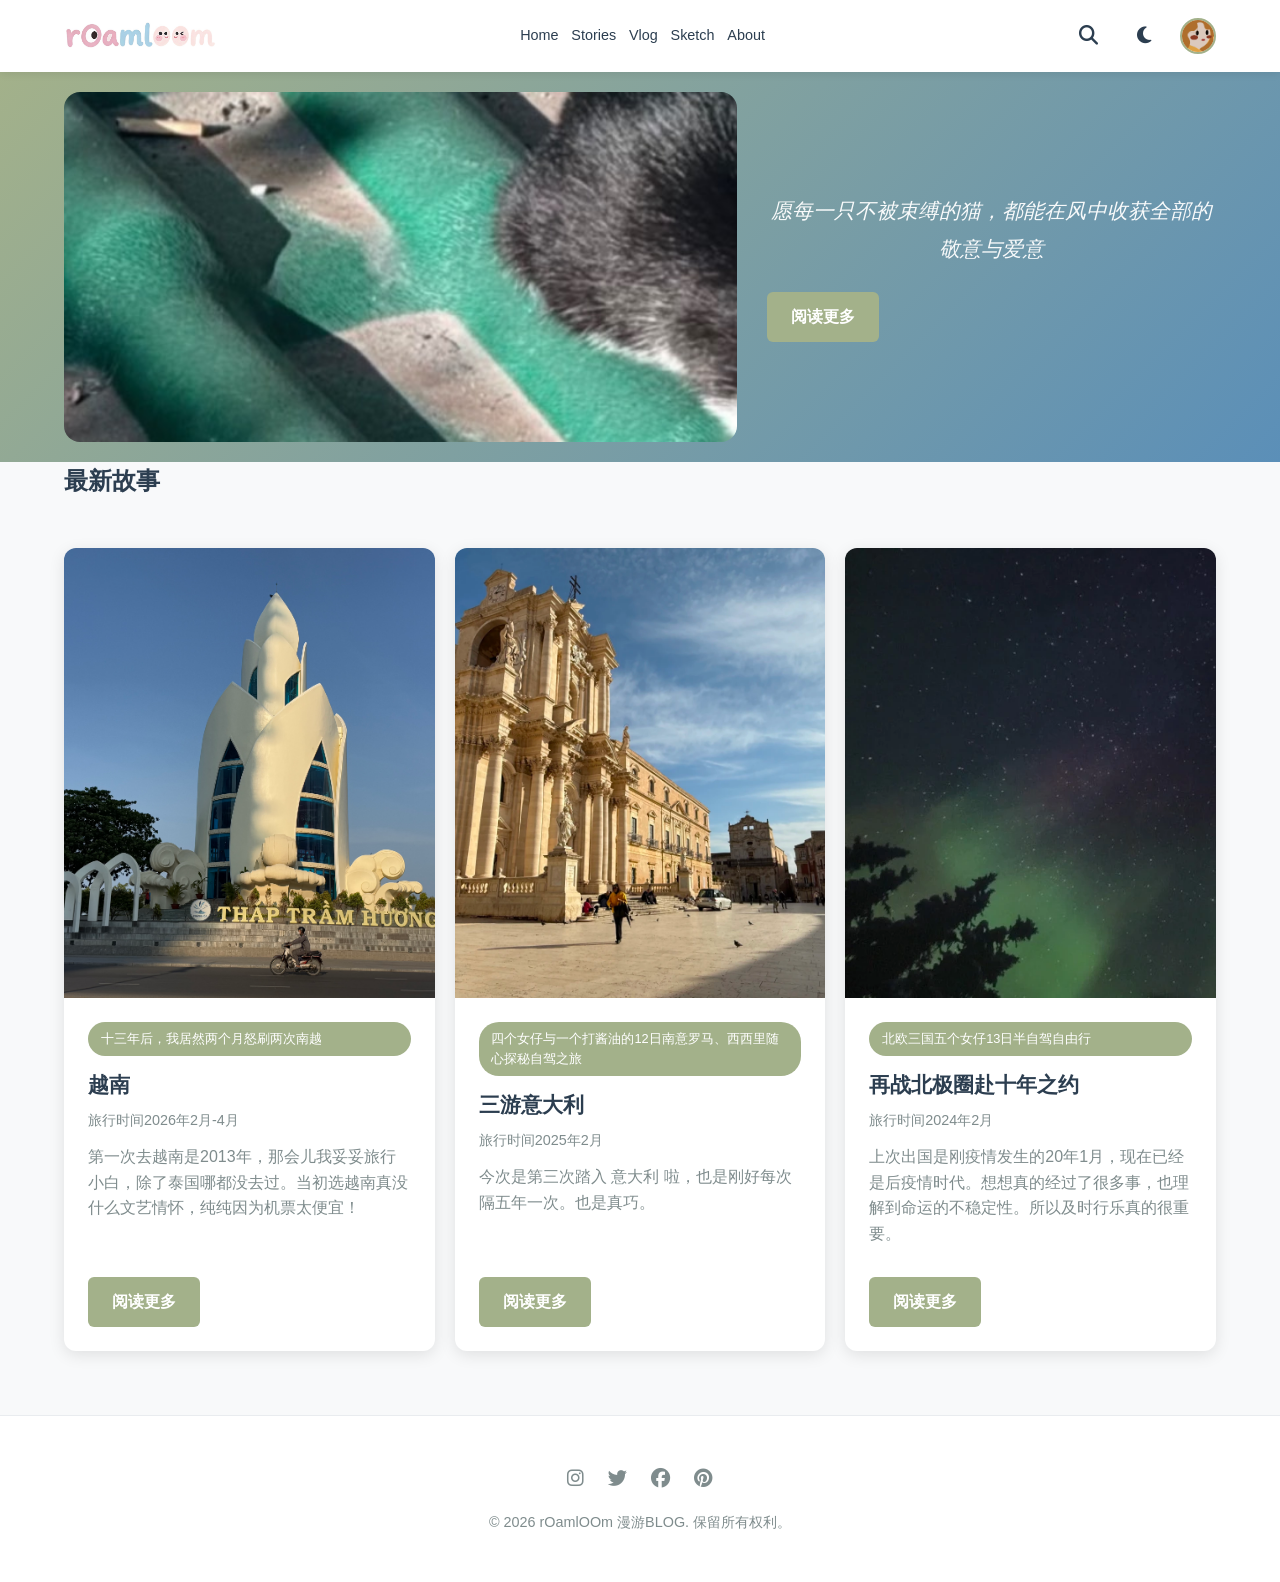
==== index.html @ c8e9c2ed "Add files via upload" ====
<!DOCTYPE html>
<html lang="zh-CN">

<style>
    /* ===== 网页端导航 (正常大小) ===== */
    @media (min-width: 769px) {
        .nav-menu {
            display: flex;
            list-style: none;
            gap: 2rem;
            margin: 0;
            padding: 0;
        }
        
        .nav-menu a {
            font-family: 'Comic Sans MS', 'Chalkboard SE', '幼圆', 'Yuanti SC', cursive, sans-serif;
            font-size: 1.3rem;  /* 网页端正常大小 */
            font-weight: 500;
            color: var(--text-primary);
            text-decoration: none;
            padding: 0.5rem 0.8rem;
            transition: all 0.2s ease;
            border-radius: 30px;
            display: inline-block;
        }
        
        .nav-menu a:hover {
            color: var(--accent-main);
            background: rgba(163, 177, 138, 0.1);
            transform: translateY(-2px);
        }
        
        /* Logo 和头像网页端正常大小 */
        .logo img {
            height: 40px;
        }
        
        .nav-avatar {
            width: 36px;
            height: 36px;
        }
        
        .nav-btn {
            font-size: 1.2rem;
            width: 40px;
            height: 40px;
        }
    }
    
    /* ===== Banner 区域与悬停交互特效 ===== */
    .hero-banner-container {
        display: flex;
        gap: 30px;
        align-items: center;
    }

    .hero-banner-left {
        width: 60%;
        height: 350px;
        border-radius: 16px;
        overflow: hidden;
        position: relative;
    }

    /* 4/5 区域（80% 宽度）- 永远保持 100% 透明度展示底图 */
    .hero-banner-left-main {
        position: absolute;
        top: 0;
        left: 0;
        width: 80%;
        height: 100%;
        z-index: 1;
    }

    /* 1/5 区域（20% 宽度）- 默认透明，鼠标点/划过去背景变为 30% 透明度并出现图标 */
    .hero-banner-left-interactive {
        position: absolute;
        top: 0;
        right: 0;
        width: 20%;
        height: 100%;
        z-index: 2;
        display: flex;
        align-items: center;
        justify-content: center;
        background: rgba(0, 0, 0, 0);
        color: rgba(255, 255, 255, 0);
        font-size: 1.8rem;
        cursor: pointer;
        transition: all 0.3s ease;
    }

    .hero-banner-left-interactive:hover {
        background: rgba(0, 0, 0, 0.3); /* 30% 透明度黑色遮罩 */
        color: rgba(255, 255, 255, 0.95); /* 显现图标 */
    }

    /* ===== 最新故事卡片图片高度翻倍 ===== */
    .stories-preview .card-image {
        height: 450px !important; /* 相比默认尺寸翻倍 */
        object-fit: cover;
        width: 100%;
    }
    
    /* ===== 手机端导航与响应式适配 ===== */
    @media (max-width: 768px) {
        nav {
            display: flex;
            flex-wrap: wrap;
            align-items: center;
            justify-content: space-between;
            padding: 10px 0;
        }
        
        /* Logo 和头像缩小 */
        .logo img {
            height: 32px !important;
        }
        
        .nav-avatar {
            width: 32px !important;
            height: 32px !important;
        }
        
        /* 按钮组 */
        .nav-actions {
            display: flex;
            gap: 8px;
            order: 2;
        }
        
        .nav-btn {
            font-size: 1.1rem !important;
            width: 36px !important;
            height: 36px !important;
        }
        
        /* 导航菜单 - 放在第二行 */
        .nav-menu {
            display: flex !important;
            flex-direction: row !important;
            flex-wrap: wrap !important;
            justify-content: center !important;
            align-items: center !important;
            gap: 8px !important;
            width: 100%;
            order: 3;
            margin-top: 12px;
            padding: 5px 0;
        }
        
        .nav-menu li {
            margin: 0 !important;
        }
        
        .nav-menu a {
            font-family: 'Comic Sans MS', 'Chalkboard SE', '幼圆', cursive, sans-serif;
            font-size: 1rem !important;
            padding: 6px 15px !important;
            white-space: nowrap;
            background: var(--bg-secondary);
            border: 1px solid var(--border-color);
            box-shadow: var(--shadow-sm);
            text-decoration: none;
            border-radius: 30px;
        }
        
        .nav-menu a:hover {
            background: var(--accent-main);
            color: white;
            transform: translateY(-2px);
        }
        
        /* Hero 调整 */
        .hero-banner-container {
            flex-direction: column !important;
        }
        .hero-banner-left, .hero-banner-right {
            width: 100% !important;
        }
        .hero-banner-left {
            height: 220px !important;
        }
        .hero-banner-right {
            padding: 20px 0 0 0 !important;
            align-items: center !important;
            text-align: center !important;
        }
        
        /* 卡片移动端单列 */
        .stories-row {
            flex-direction: column !important;
        }
        
        .stories-preview .card-image {
            height: 250px !important;
        }
    }
    
    /* 更小屏幕 */
    @media (max-width: 480px) {
        .nav-menu a {
            font-size: 0.9rem !important;
            padding: 5px 12px !important;
        }
        
        .logo img {
            height: 28px !important;
        }
        
        .nav-avatar {
            width: 28px !important;
            height: 28px !important;
        }
        
        .nav-btn {
            font-size: 1rem !important;
            width: 32px !important;
            height: 32px !important;
        }
    }
</style>
    
<head>
    <meta charset="UTF-8">
    <meta name="viewport" content="width=device-width, initial-scale=1.0">
    <meta name="description" content="漫游BLOG - 旅行故事和足迹">
    <title>Home - 漫游BLOG</title>
    <link rel="stylesheet" href="css/style.css">
    <link rel="stylesheet" href="https://cdnjs.cloudflare.com/ajax/libs/font-awesome/6.4.0/css/all.min.css">
</head>
<body>
    <!-- Header -->
    <header>
        <div class="container">
            <nav>
                <!-- Logo with Image -->
                <div class="logo">
                    <img src="images/about/logo.jpg" auto=format&fit=crop&w=100&q=80" alt="rOamlOOm Logo" style="height: 40px;">
                </div>

                <ul class="nav-menu">
                    <li><a href="index.html">Home</a></li>
                    <li><a href="stories.html">Stories</a></li>
                    <li><a href="vlog.html">Vlog</a></li>
                    <li><a href="sketch.html">Sketch</a></li>
                    <li><a href="about.html">About</a></li>
                </ul>

                <div class="nav-actions">
                    <button class="nav-btn" id="search-toggle" title="搜索">
                        <i class="fas fa-search"></i>
                    </button>
                    <button class="nav-btn" id="theme-toggle" title="切换主题">
                        <i class="fas fa-moon"></i>
                    </button>
                    <img src="images/about/me.jpeg" auto=format&fit=crop&w=100&q=80" alt="个人头像" class="nav-avatar" title="个人头像">
                </div>
            </nav>
        </div>
    </header>

    <!-- Hero (顶图左3/5，右侧文字与按钮) -->
    <section class="hero" style="min-height: auto; padding: 20px 0;">
        <div class="container hero-banner-container">
            <!-- 左侧 3/5 容器 -->
            <div class="hero-banner-left">
                <!-- 填满 banner 框内的底图 -->
                <img src="images/about/index.jpg" alt="Banner Image" style="width: 100%; height: 100%; object-fit: cover; display: block;">
                
                <!-- 4/5 区域（80%）：永远 100% 透明度展示图片 -->
                <div class="hero-banner-left-main"></div>

                <!-- 1/5 区域（20%）：鼠标悬停出现 30% 背景透明度与右箭头图标 -->
                <div class="hero-banner-left-interactive" title="点击查看详情">
                    <i class="fas fa-arrow-right"></i>
                </div>
            </div>
            
            <!-- 右侧 2/5 容器 -->
            <div class="hero-banner-right" style="width: 40%; display: flex; flex-direction: column; align-items: flex-start; justify-content: center;">
                <p style="font-size: 1.3rem; font-style: italic; margin-bottom: 25px; line-height: 1.8;">
                    愿每一只不被束缚的猫，都能在风中收获全部的敬意与爱意
                </p>
                <a href="stories.html" class="btn-read">阅读更多</a>
            </div>
        </div>
    </section>

    <!-- Main Content -->
    <main class="container">
        <section class="stories-preview" style="width: 100%;">
            <h2 style="margin-bottom: 1.5rem;">最新故事</h2>
            
            <div class="stories-row" style="display: flex; gap: 20px;">
                <div class="card" style="flex: 1; margin: 0; display: flex; flex-direction: column;">
                    <img src="images/vitnam/vitnam10.jpg" alt="越南" class="card-image">
                    <div class="card-content" style="display: flex; flex-direction: column; flex: 1;">
                        <span class="card-tag">十三年后，我居然两个月怒刷两次南越</span>
                        <h3 class="card-title">越南</h3>
                        <p class="card-meta">旅行时间2026年2月-4月 </p>
                        <p class="card-description" style="flex: 1;">第一次去越南是2013年，那会儿我妥妥旅行小白，除了泰国哪都没去过。当初选越南真没什么文艺情怀，纯纯因为机票太便宜！</p>
                        <a href="post/vitnam.html" class="btn-read" style="align-self: flex-start; margin-top: 15px;">阅读更多</a>
                    </div>
                </div>

                <div class="card" style="flex: 1; margin: 0; display: flex; flex-direction: column;">
                    <img src="images/italy3/images.jpg" auto=format&fit=crop&w=600&q=80" alt="意大利" class="card-image">
                    <div class="card-content" style="display: flex; flex-direction: column; flex: 1;">
                        <span class="card-tag">四个女仔与一个打酱油的12日南意罗马、西西里随心探秘自驾之旅</span>
                        <h3 class="card-title">三游意大利</h3>
                        <p class="card-meta">旅行时间2025年2月</p>
                        <p class="card-description" style="flex: 1;">今次是第三次踏入 意大利 啦，也是刚好每次隔五年一次。也是真巧。</p>
                        <a href="post/italy3-trip.html" class="btn-read" style="align-self: flex-start; margin-top: 15px;">阅读更多</a>
                    </div>
                </div>

                <div class="card" style="flex: 1; margin: 0; display: flex; flex-direction: column;">
                    <img src="images/norway2/images.jpg" auto=format&fit=crop&w=600&q=80" alt="挪威" class="card-image">
                    <div class="card-content" style="display: flex; flex-direction: column; flex: 1;">
                        <span class="card-tag">北欧三国五个女仔13日半自驾自由行</span>
                        <h3 class="card-title">再战北极圈赴十年之约</h3>
                        <p class="card-meta">旅行时间2024年2月</p>
                        <p class="card-description" style="flex: 1;">上次出国是刚疫情发生的20年1月，现在已经是后疫情时代。想想真的经过了很多事，也理解到命运的不稳定性。所以及时行乐真的很重要。</p>
                        <a href="post/norway2-trip.html" class="btn-read" style="align-self: flex-start; margin-top: 15px;">阅读更多</a>
                    </div>
                </div>
            </div>
        </section>
    </main>

    <!-- Search Modal -->
    <div class="search-modal" id="search-modal">
        <div class="search-modal-content">
            <input type="text" class="search-input" id="search-input" placeholder="搜索故事、城市...">
            <div class="search-results" id="search-results"></div>
        </div>
    </div>

    <!-- Footer -->
    <footer>
        <div class="footer-content">
            <div class="footer-links">
                <a href="#" title="Instagram"><i class="fab fa-instagram"></i></a>
                <a href="#" title="Twitter"><i class="fab fa-twitter"></i></a>
                <a href="#" title="Facebook"><i class="fab fa-facebook"></i></a>
                <a href="#" title="Pinterest"><i class="fab fa-pinterest"></i></a>
            </div>
            <p class="footer-copyright">&copy; 2026 rOamlOOm 漫游BLOG. 保留所有权利。</p>
        </div>
    </footer>

    <script src="js/main.js"></script>
</body>
</html>
---- css/style.css ----
/* Global Variables */
:root {
    --bg-primary: #f8f9fa;
    --bg-secondary: #ffffff;
    --text-primary: #2c3e50;
    --text-secondary: #7f8c8d;
    --border-color: #e9ecef;
    --accent-main: #a3b18a;
    --accent-alt: #b5838d;
    --shadow-sm: 0 2px 8px rgba(0, 0, 0, 0.08);
    --shadow-md: 0 4px 16px rgba(0, 0, 0, 0.1);
    --shadow-lg: 0 8px 32px rgba(0, 0, 0, 0.12);
}

[data-theme="dark"] {
    --bg-primary: #0f1419;
    --bg-secondary: #1a1f2e;
    --text-primary: #e8eaed;
    --text-secondary: #9ca3af;
    --border-color: #2d3748;
    --accent-main: #84a59d;
    --accent-alt: #c9a87c;
    --shadow-sm: 0 2px 8px rgba(0, 0, 0, 0.3);
    --shadow-md: 0 4px 16px rgba(0, 0, 0, 0.4);
    --shadow-lg: 0 8px 32px rgba(0, 0, 0, 0.5);
}

* {
    margin: 0;
    padding: 0;
    box-sizing: border-box;
}

html {
    scroll-behavior: smooth;
}

body {
    font-family: -apple-system, BlinkMacSystemFont, 'Segoe UI', 'PingFang SC', sans-serif;
    background-color: var(--bg-primary);
    color: var(--text-primary);
    line-height: 1.6;
    transition: background-color 0.3s ease, color 0.3s ease;
}

.container {
    max-width: 1200px;
    margin: 0 auto;
    padding: 0 1.5rem;
}

.container-narrow {
    max-width: 1200px;
    margin: 0 auto;
    padding: 0 1.5rem;
}

/* Header & Navigation */
header {
    background: var(--bg-secondary);
    box-shadow: var(--shadow-sm);
    position: sticky;
    top: 0;
    z-index: 100;
}

nav {
    display: flex;
    justify-content: space-between;
    align-items: center;
    padding: 1rem 0;
}

.logo {
    display: flex;
    align-items: center;
    gap: 0.5rem;
}

.logo img {
    height: 40px;
    width: auto;
    object-fit: contain;
}

.logo-text {
    font-size: 1.2rem;
    font-weight: 700;
    color: var(--accent-main);
    letter-spacing: 1px;
}

.nav-menu {
    display: flex;
    list-style: none;
    gap: 2rem;
}

.nav-menu a {
    color: var(--text-primary);
    font-weight: 500;
    transition: color 0.3s ease;
}

.nav-menu a:hover {
    color: var(--accent-main);
}

.nav-actions {
    display: flex;
    gap: 1rem;
    align-items: center;
}

.nav-avatar {
    width: 36px;
    height: 36px;
    border-radius: 50%;
    object-fit: cover;
    cursor: pointer;
    transition: transform 0.3s ease, box-shadow 0.3s ease;
    border: 2px solid var(--accent-main);
}

.nav-avatar:hover {
    transform: scale(1.1);
    box-shadow: var(--shadow-md);
}

.nav-btn {
    background: none;
    border: none;
    color: var(--text-primary);
    font-size: 1.2rem;
    cursor: pointer;
    transition: color 0.3s ease;
}

.nav-btn:hover {
    color: var(--accent-main);
}

/* Hero Section */
.hero {
    background: linear-gradient(135deg, var(--accent-main), #5b8fb8);
    color: white;
    padding: 6rem 0;
    text-align: center;
}

.hero h1 {
    font-size: 3.5rem;
    margin-bottom: 1rem;
    font-weight: 700;
}

.hero p {
    font-size: 1.3rem;
    opacity: 0.95;
}

/* Stories Section - Divider */
.stories-divider {
    display: grid;
    grid-template-columns: 1fr 1fr;
    gap: 2rem;
    margin: 3rem 0;
}

.stories-section {
    display: flex;
    flex-direction: column;
    gap: 2rem;
}

.stories-section-title {
    font-size: 1.5rem;
    font-weight: 700;
    color: var(--accent-main);
    margin-bottom: 1rem;
    padding-bottom: 1rem;
    border-bottom: 2px solid var(--accent-main);
}

/* Footprints Section (Home Page) */
.footprints-section {
    display: grid;
    grid-template-columns: 300px 1fr;
    gap: 3rem;
    margin: 3rem 0;
    align-items: start;
}

.footprints-list {
    background: var(--bg-secondary);
    padding: 2rem;
    border-radius: 12px;
    box-shadow: var(--shadow-md);
    position: sticky;
    top: 100px;
}

.footprints-list h3 {
    font-size: 1.2rem;
    margin-bottom: 1.5rem;
    color: var(--accent-main);
}

.footprints-category {
    margin-bottom: 2rem;
}

.footprints-category h4 {
    font-size: 0.85rem;
    text-transform: uppercase;
    letter-spacing: 1px;
    color: var(--text-secondary);
    margin-bottom: 1rem;
    font-weight: 600;
}

.footprints-list ul {
    list-style: none;
}

.footprints-list li {
    margin-bottom: 0.75rem;
}

.footprints-list a {
    display: inline-flex;
    align-items: center;
    gap: 0.5rem;
    color: var(--text-primary);
    text-decoration: none;
    border-bottom: 1px solid transparent;
    transition: all 0.3s ease;
    font-size: 0.95rem;
}

.footprints-list a:hover {
    color: var(--accent-main);
    border-bottom-color: var(--accent-main);
    padding-left: 0.5rem;
}

.stories-preview {
    display: flex;
    flex-direction: column;
    gap: 1.5rem;
}

/* Grid & Cards */
.grid {
    display: grid;
    grid-template-columns: repeat(auto-fill, minmax(300px, 1fr));
    gap: 2rem;
}

.card {
    background: var(--bg-secondary);
    border-radius: 12px;
    overflow: hidden;
    box-shadow: var(--shadow-md);
    transition: transform 0.3s ease, box-shadow 0.3s ease;
}

.card:hover {
    transform: translateY(-8px);
    box-shadow: var(--shadow-lg);
}

.card-image {
    width: 100%;
    height: 150px;
    object-fit: cover;
}

.card-content {
    padding: 1.5rem;
}

.card-tag {
    display: inline-block;
    background: var(--accent-main);
    color: white;
    padding: 0.4rem 0.8rem;
    border-radius: 20px;
    font-size: 0.8rem;
    margin-bottom: 0.75rem;
}

.card-title {
    font-size: 1.3rem;
    margin-bottom: 0.5rem;
    color: var(--text-primary);
}

.card-meta {
    font-size: 0.9rem;
    color: var(--text-secondary);
    margin-bottom: 0.75rem;
}

.card-description {
    color: var(--text-secondary);
    margin-bottom: 1rem;
}

.btn-read {
    display: inline-block;
    background: var(--accent-main);
    color: white;
    padding: 0.75rem 1.5rem;
    border-radius: 6px;
    font-weight: 600;
    transition: background 0.3s ease;
    text-decoration: none;
}

.btn-read:hover {
    background: var(--accent-alt);
}

/* Stories Page */
.stories-grid {
    display: grid;
    grid-template-columns: repeat(auto-fill, minmax(280px, 1fr));
    gap: 2rem;
    margin: 3rem 0;
}

.story-card {
    background: var(--bg-secondary);
    border-radius: 12px;
    overflow: hidden;
    box-shadow: var(--shadow-md);
    transition: transform 0.3s ease;
}

.story-card:hover {
    transform: translateY(-8px);
    box-shadow: var(--shadow-lg);
}

.story-card-image {
    width: 100%;
    height: 180px;
    object-fit: cover;
}

.story-card-content {
    padding: 1.5rem;
}

.story-card-title {
    font-size: 1.2rem;
    margin-bottom: 0.5rem;
    color: var(--text-primary);
}

.story-card-meta {
    font-size: 0.85rem;
    color: var(--text-secondary);
    margin-bottom: 0.75rem;
}

.story-card-tag {
    display: inline-block;
    background: var(--accent-main);
    color: white;
    padding: 0.3rem 0.6rem;
    border-radius: 4px;
    font-size: 0.75rem;
}

/* Gallery */
.gallery-grid {
    display: grid;
    grid-template-columns: repeat(4, 1fr);  /* 固定一行4列 */
    gap: 1rem;
    margin: 2rem 0;
}

.gallery-item {
    position: relative;
    overflow: hidden;
    border-radius: 8px;
    cursor: pointer;
    aspect-ratio: 1;
}

.gallery-item img {
    width: 100%;
    height: 100%;
    object-fit: cover;
    transition: transform 0.3s ease;
}

.gallery-item:hover img {
    transform: scale(1.1);
}

/* Lightbox */
.lightbox {
    display: none;
    position: fixed;
    top: 0;
    left: 0;
    width: 100%;
    height: 100%;
    background: rgba(0, 0, 0, 0.9);
    z-index: 1000;
    justify-content: center;
    align-items: center;
}

.lightbox.active {
    display: flex;
}

.lightbox-content {
    position: relative;
    max-width: 90%;
    max-height: 90%;
}

.lightbox-image {
    width: 100%;
    height: 100%;
    object-fit: contain;
}

.lightbox-close {
    position: absolute;
    top: 20px;
    right: 20px;
    font-size: 2rem;
    color: white;
    cursor: pointer;
    background: none;
    border: none;
}

.lightbox-nav {
    position: absolute;
    top: 50%;
    transform: translateY(-50%);
    background: rgba(255, 255, 255, 0.2);
    color: white;
    border: none;
    font-size: 2rem;
    padding: 1rem;
    cursor: pointer;
}

.lightbox-prev {
    left: 20px;
}

.lightbox-next {
    right: 20px;
}

/* Search Modal */
.search-modal {
    display: none;
    position: fixed;
    top: 0;
    left: 0;
    width: 100%;
    height: 100%;
    background: rgba(0, 0, 0, 0.7);
    z-index: 999;
    justify-content: center;
    align-items: center;
}

.search-modal.active {
    display: flex;
}

.search-modal-content {
    background: var(--bg-secondary);
    padding: 2rem;
    border-radius: 12px;
    width: 90%;
    max-width: 500px;
    box-shadow: var(--shadow-lg);
}

.search-input {
    width: 100%;
    padding: 1rem;
    border: 1px solid var(--border-color);
    border-radius: 8px;
    font-size: 1rem;
    background: var(--bg-primary);
    color: var(--text-primary);
    margin-bottom: 1rem;
}

.search-input:focus {
    outline: none;
    border-color: var(--accent-main);
}

.search-results {
    max-height: 400px;
    overflow-y: auto;
}

.search-result-item {
    padding: 1rem;
    border-bottom: 1px solid var(--border-color);
    cursor: pointer;
    transition: background 0.3s ease;
}

.search-result-item:hover {
    background: var(--bg-primary);
}

/* Article Page */
.article-hero {
    background-size: cover;
    background-position: center;
    height: 400px;
    display: flex;
    align-items: flex-end;
    padding: 3rem 0;
    position: relative;
}

.article-hero::before {
    content: '';
    position: absolute;
    top: 0;
    left: 0;
    right: 0;
    bottom: 0;
    background: rgba(0, 0, 0, 0.4);
}

.article-hero-content {
    position: relative;
    z-index: 2;
    color: white;
    width: 100%;
}

.article-hero h1 {
    font-size: 2.5rem;
    margin-bottom: 1rem;
}

.article-body {
    background: var(--bg-secondary);
    padding: 3rem;
    margin: 2rem 0;
    border-radius: 12px;
    box-shadow: var(--shadow-md);
}

.article-content {
    max-width: 800px;
    margin: 0 auto;
}

.article-content h2 {
    font-size: 1.8rem;
    margin: 2rem 0 1rem 0;
}

.article-content h3 {
    font-size: 1.3rem;
    margin: 1.5rem 0 0.8rem 0;
}

.article-content p {
    margin-bottom: 1.5rem;
    line-height: 1.8;
}

.article-gallery {
    display: grid;
    grid-template-columns: repeat(auto-fit, minmax(300px, 1fr));
    gap: 1.5rem;
    margin: 2rem 0;
}

.article-gallery img {
    width: 100%;
    height: 300px;
    object-fit: cover;
    border-radius: 8px;
}

.video-embed {
    position: relative;
    padding-bottom: 56.25%;
    height: 0;
    overflow: hidden;
    margin: 2rem 0;
    border-radius: 8px;
}

.video-embed iframe {
    position: absolute;
    top: 0;
    left: 0;
    width: 100%;
    height: 100%;
    border: none;
}

.video-grid {
    display: grid;
    grid-template-columns: repeat(4, 1fr);
    gap: 25px;
    margin: 3rem 0;
}

.video-item {
    background: var(--bg-secondary);
    border-radius: 12px;
    overflow: hidden;
    box-shadow: var(--shadow-md);
    transition: transform 0.3s ease;
}

.video-item:hover {
    transform: translateY(-5px);
}

.video-thumbnail {
    width: 100%;
    height: 220px;  /* 固定高度，比原来的180px大 */
    background: #000;
    overflow: hidden;
}

.video-thumbnail video {
    width: 100%;
    height: 100%;
    object-fit: cover;  /* 用cover填满整个框，确保没有黑边 */
    display: block;
}

.video-info {
    padding: 15px;
}

.video-info h3 {
    font-size: 1.1rem;
    margin-bottom: 8px;
    color: var(--text-primary);
    line-height: 1.4;
    /* 限制标题最多两行，保持统一高度 */
    display: -webkit-box;
    -webkit-line-clamp: 2;
    -webkit-box-orient: vertical;
    overflow: hidden;
    min-height: 3em;
}

.video-info p {
    color: var(--text-secondary);
    font-size: 0.9rem;
    margin: 0;
}

/* 响应式：屏幕变小时调整列数 */
@media (max-width: 992px) {
    .video-grid {
        grid-template-columns: repeat(3, 1fr);
    }
}

@media (max-width: 768px) {
    .video-grid {
        grid-template-columns: repeat(2, 1fr);
    }
    .video-thumbnail {
        height: 200px;
    }
}

@media (max-width: 480px) {
    .video-grid {
        grid-template-columns: 1fr;
    }
    .video-thumbnail {
        height: 240px;  /* 手机上稍微大一点 */
    }
}


/* Footer */
footer {
    background: var(--bg-secondary);
    border-top: 1px solid var(--border-color);
    padding: 3rem 0;
    margin-top: 4rem;
}

.footer-content {
    max-width: 1200px;
    margin: 0 auto;
    text-align: center;
}

.footer-links {
    display: flex;
    justify-content: center;
    gap: 1.5rem;
    margin-bottom: 1rem;
}

.footer-links a {
    font-size: 1.2rem;
    color: var(--text-secondary);
    transition: color 0.3s ease;
}

.footer-links a:hover {
    color: var(--accent-main);
}

.footer-copyright {
    color: var(--text-secondary);
    font-size: 0.9rem;
}

/* Responsive */
@media (max-width: 768px) {
    .hero h1 {
        font-size: 2rem;
    }

    .footprints-section {
        grid-template-columns: 1fr;
        gap: 2rem;
    }

    .footprints-list {
        position: static;
    }

    .grid,
    .stories-grid,
    .video-grid {
        grid-template-columns: 1fr;
    }

    .nav-menu {
        gap: 1rem;
        font-size: 0.9rem;
    }
}

@media (max-width: 768px) {
    .gallery-grid {
        grid-template-columns: repeat(5, 1fr);
        gap: 0.8rem;
    }

  .nav-menu {
    flex-direction: column;
  }
}
    .nav-menu {
        display: flex;  /* 改成 flex，让菜单显示 */
        flex-wrap: wrap;  /* 允许换行 */
        justify-content: center;  /* 居中 */
        gap: 0.8rem;  /* 减小间距 */
    }
    
    .nav-menu li {
        margin: 0;
    }
    
    .nav-menu a {
        font-size: 0.9rem;  /* 字体小一点 */
        padding: 0.3rem 0;  /* 减少内边距 */
    }
}
    .hero h1 {
        font-size: 1.5rem;
    }

    .gallery-grid {
        grid-template-columns: repeat(2, 1fr);
        gap: 1rem;
    }
}
/* ===== 文章左侧目录（TOC） ===== */
.article-layout {
  display: flex;
  gap: 40px;
  align-items: flex-start;
}

.article-toc {
  width: 230px;
  position: sticky;
  top: 100px;
  height: fit-content;

  background: rgba(255, 235, 150, 0.08);
  border: 1px solid rgba(255, 200, 0, 0.3);
  border-radius: 12px;
  padding: 16px;
  backdrop-filter: blur(6px); /* 毛玻璃效果 */
}

.article-toc ul {
  list-style: none;
  padding: 0;
}

.article-toc a {
  text-decoration: none;
  color: #666;
  font-size: 14px;
  padding: 6px 8px;
  border-radius: 6px;
  transition: all 0.2s ease;
}

.article-toc a:hover {
  background: rgba(255, 200, 0, 0.25);
  color: #000;
  transform: translateX(3px); /* 微微右移 */
}

.article-toc a::before {
  content: "👉";
  margin-right: 6px;
}

.article-content {
  flex: 1;
  min-width: 0;
}
.article-content h2 {
  scroll-margin-top: 100px;
}

.image-caption-corner {
    position: absolute;
    bottom: 10px;
    left: 10px;
    background: rgba(0,0,0,0.6);
    color: white;
    padding: 4px 8px;

    /* 移动端优化 */
@media (max-width: 768px) {
    /* 让足迹部分变成上下排列 */
    .footprints-section {
        grid-template-columns: 1fr !important;
        gap: 1rem !important;
    }

    /* 左侧列表变成横向滚动或网格 */
    .footprints-list {
        position: static !important;
        width: 100% !important;
        padding: 1rem !important;
    }

    /* 让国家列表横向排列 */
    .footprints-category ul {
        display: flex;
        flex-wrap: wrap;
        gap: 10px;
    }

    .footprints-category li {
        margin-bottom: 0;
    }

    .footprints-category a {
        display: inline-block;
        background: var(--bg-secondary);
        padding: 8px 16px;
        border-radius: 30px;
        border: 1px solid var(--border-color);
        font-size: 0.9rem;
    }

    /* 卡片图片在手机上调整 */
    .card-image {
        height: 250px;
    }

    /* Hero 文字在手机上不换行问题 */
    .hero p {
        white-space: normal !important;
        font-size: 1.2rem !important;
        padding: 15px 20px !important;
        width: 95% !important;
    }
}

/* 小屏幕手机 */
@media (max-width: 480px) {
    .hero p {
        font-size: 1rem !important;
        padding: 12px 15px !important;
    }

    .footprints-category ul {
        gap: 8px;
    }

    .footprints-category a {
        padding: 6px 12px;
        font-size: 0.8rem;
    }
}
    border-radius: 4px;
    font-size: 0.7rem;
    opacity: 0.8;
}
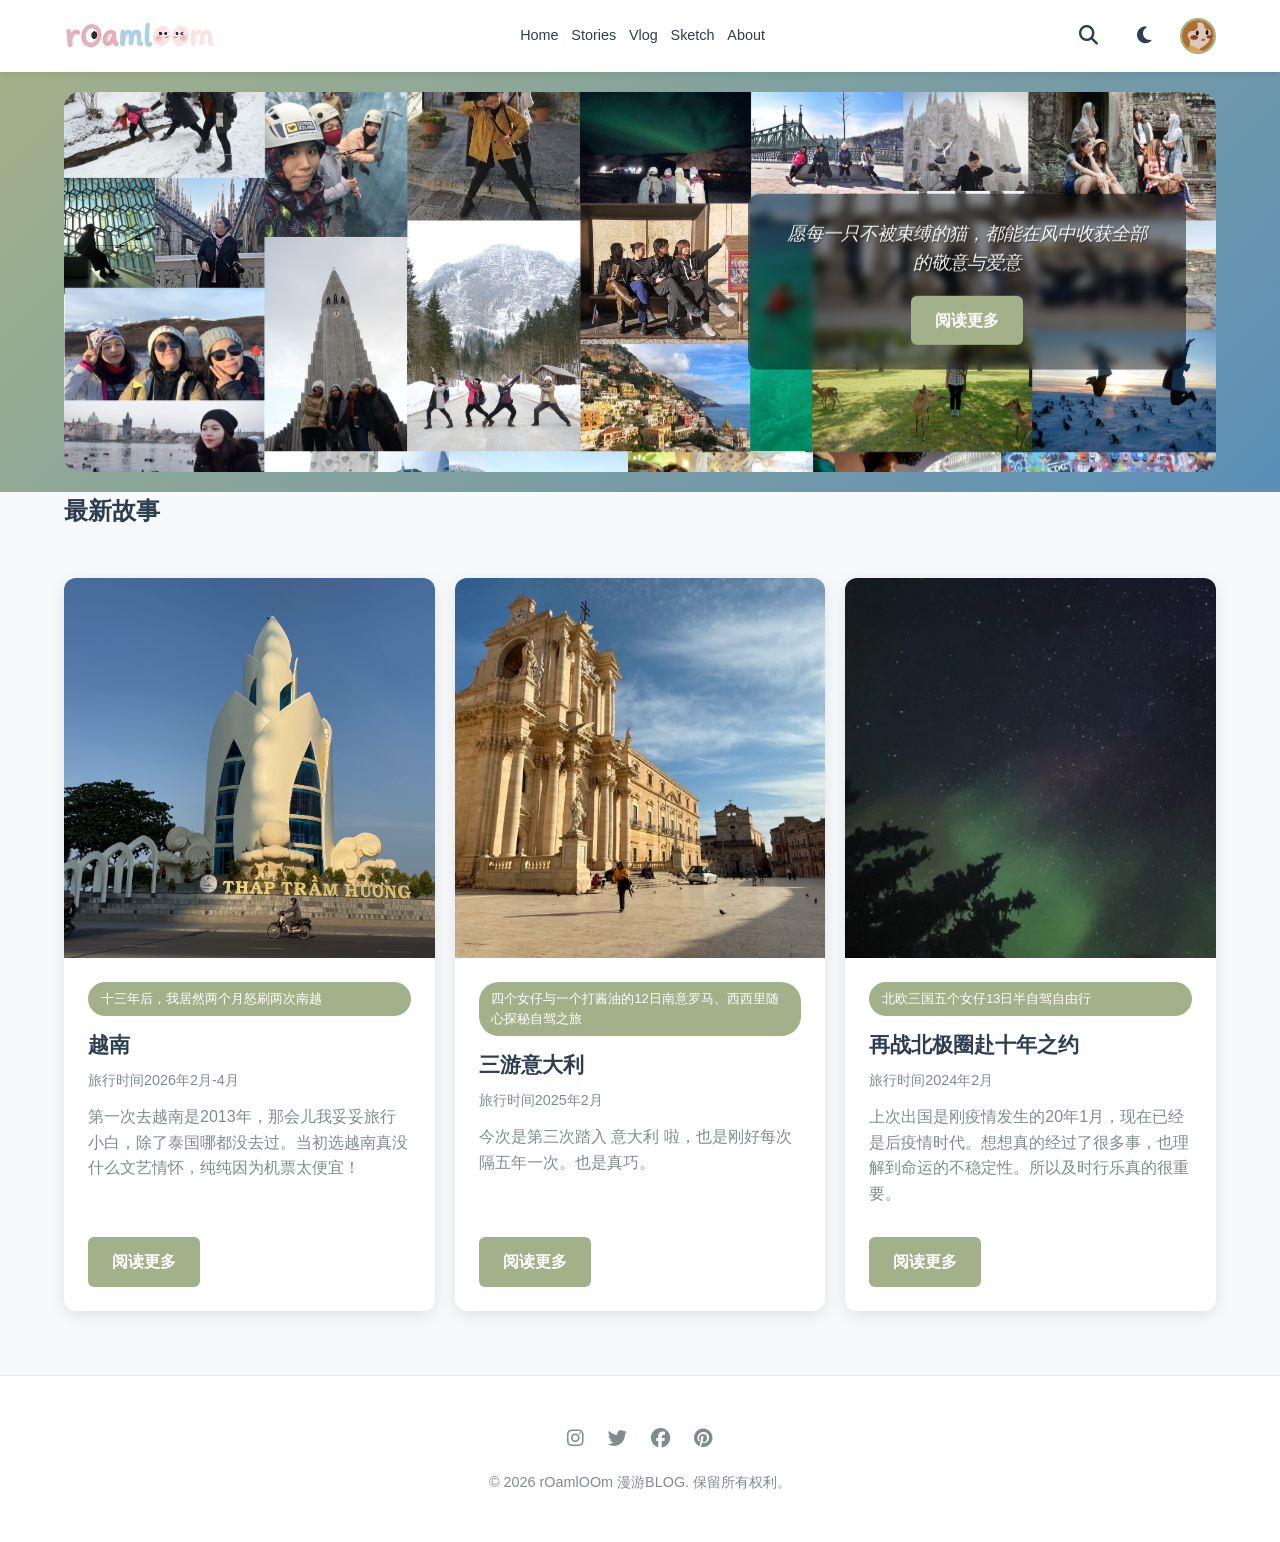
==== commit 6e6a5dc8: "Add files via upload" ====
--- a/index.html
+++ b/index.html
@@ -47,33 +47,36 @@
         }
     }
     
-    /* ===== Banner 区域与悬停交互特效 ===== */
-    .hero-banner-container {
-        display: flex;
-        gap: 30px;
-        align-items: center;
-    }
-
-    .hero-banner-left {
-        width: 60%;
-        height: 350px;
+    /* ===== Banner 容器与图上叠加样式 ===== */
+    .hero-banner-box {
+        position: relative;
+        width: 100%;
+        height: 380px;
         border-radius: 16px;
         overflow: hidden;
-        position: relative;
-    }
-
-    /* 4/5 区域（80% 宽度）- 永远保持 100% 透明度展示底图 */
-    .hero-banner-left-main {
+    }
+
+    /* 照片全面填满框内（不变形） */
+    .hero-banner-img {
+        width: 100%;
+        height: 100%;
+        object-fit: cover;
+        display: block;
+    }
+
+    /* 左侧 4/5 区域（80% 宽度）：永远 100% 透明度展示底图 */
+    .hero-banner-left-4-5 {
         position: absolute;
         top: 0;
         left: 0;
         width: 80%;
         height: 100%;
         z-index: 1;
-    }
-
-    /* 1/5 区域（20% 宽度）- 默认透明，鼠标点/划过去背景变为 30% 透明度并出现图标 */
-    .hero-banner-left-interactive {
+        pointer-events: none;
+    }
+
+    /* 右侧 1/5 区域（20% 宽度）：鼠标移入呈现 30% 透明度背景 + 图标 */
+    .hero-banner-right-1-5-hover {
         position: absolute;
         top: 0;
         right: 0;
@@ -90,14 +93,29 @@
         transition: all 0.3s ease;
     }
 
-    .hero-banner-left-interactive:hover {
-        background: rgba(0, 0, 0, 0.3); /* 30% 透明度黑色遮罩 */
-        color: rgba(255, 255, 255, 0.95); /* 显现图标 */
-    }
-
-    /* ===== 最新故事卡片图片高度翻倍 ===== */
+    .hero-banner-right-1-5-hover:hover {
+        background: rgba(0, 0, 0, 0.3);
+        color: rgba(255, 255, 255, 0.95);
+    }
+
+    /* 在照片右侧叠加显示的文字和按钮框 */
+    .hero-overlay-content {
+        position: absolute;
+        right: 30px;
+        top: 50%;
+        transform: translateY(-50%);
+        width: 38%;
+        z-index: 3;
+        background: rgba(0, 0, 0, 0.45);
+        backdrop-filter: blur(4px);
+        padding: 25px 30px;
+        border-radius: 12px;
+        color: #ffffff;
+    }
+
+    /* ===== 卡片图片高度翻倍效果 ===== */
     .stories-preview .card-image {
-        height: 450px !important; /* 相比默认尺寸翻倍 */
+        height: 380px !important;
         object-fit: cover;
         width: 100%;
     }
@@ -112,7 +130,6 @@
             padding: 10px 0;
         }
         
-        /* Logo 和头像缩小 */
         .logo img {
             height: 32px !important;
         }
@@ -122,7 +139,6 @@
             height: 32px !important;
         }
         
-        /* 按钮组 */
         .nav-actions {
             display: flex;
             gap: 8px;
@@ -135,7 +151,6 @@
             height: 36px !important;
         }
         
-        /* 导航菜单 - 放在第二行 */
         .nav-menu {
             display: flex !important;
             flex-direction: row !important;
@@ -171,23 +186,17 @@
             transform: translateY(-2px);
         }
         
-        /* Hero 调整 */
-        .hero-banner-container {
-            flex-direction: column !important;
-        }
-        .hero-banner-left, .hero-banner-right {
-            width: 100% !important;
-        }
-        .hero-banner-left {
-            height: 220px !important;
-        }
-        .hero-banner-right {
-            padding: 20px 0 0 0 !important;
-            align-items: center !important;
-            text-align: center !important;
-        }
-        
-        /* 卡片移动端单列 */
+        .hero-banner-box {
+            height: 280px !important;
+        }
+
+        .hero-overlay-content {
+            width: 85% !important;
+            right: 50% !important;
+            transform: translate(50%, -50%) !important;
+            text-align: center;
+        }
+
         .stories-row {
             flex-direction: column !important;
         }
@@ -197,7 +206,6 @@
         }
     }
     
-    /* 更小屏幕 */
     @media (max-width: 480px) {
         .nav-menu a {
             font-size: 0.9rem !important;
@@ -260,29 +268,28 @@
         </div>
     </header>
 
-    <!-- Hero (顶图左3/5，右侧文字与按钮) -->
+    <!-- Hero Banner -->
     <section class="hero" style="min-height: auto; padding: 20px 0;">
-        <div class="container hero-banner-container">
-            <!-- 左侧 3/5 容器 -->
-            <div class="hero-banner-left">
-                <!-- 填满 banner 框内的底图 -->
-                <img src="images/about/index.jpg" alt="Banner Image" style="width: 100%; height: 100%; object-fit: cover; display: block;">
+        <div class="container">
+            <div class="hero-banner-box">
+                <!-- 填满框内且不变形的背景照片 -->
+                <img src="images/about/indexcover.jpg" alt="Banner Image" class="hero-banner-img">
                 
-                <!-- 4/5 区域（80%）：永远 100% 透明度展示图片 -->
-                <div class="hero-banner-left-main"></div>
-
-                <!-- 1/5 区域（20%）：鼠标悬停出现 30% 背景透明度与右箭头图标 -->
-                <div class="hero-banner-left-interactive" title="点击查看详情">
+                <!-- 左侧 4/5 区域：永远 100% 透明 -->
+                <div class="hero-banner-left-4-5"></div>
+
+                <!-- 右侧 1/5 区域：悬停变 30% 背景透明度 + 图标 -->
+                <div class="hero-banner-right-1-5-hover" title="查看详情">
                     <i class="fas fa-arrow-right"></i>
                 </div>
-            </div>
-            
-            <!-- 右侧 2/5 容器 -->
-            <div class="hero-banner-right" style="width: 40%; display: flex; flex-direction: column; align-items: flex-start; justify-content: center;">
-                <p style="font-size: 1.3rem; font-style: italic; margin-bottom: 25px; line-height: 1.8;">
-                    愿每一只不被束缚的猫，都能在风中收获全部的敬意与爱意
-                </p>
-                <a href="stories.html" class="btn-read">阅读更多</a>
+
+                <!-- 在照片右侧区域上直接显示的文字与按钮 -->
+                <div class="hero-overlay-content">
+                    <p style="font-size: 1.15rem; font-style: italic; margin-bottom: 18px; line-height: 1.6; text-shadow: 1px 1px 2px rgba(0,0,0,0.5);">
+                        愿每一只不被束缚的猫，都能在风中收获全部的敬意与爱意
+                    </p>
+                    <a href="stories.html" class="btn-read">阅读更多</a>
+                </div>
             </div>
         </div>
     </section>
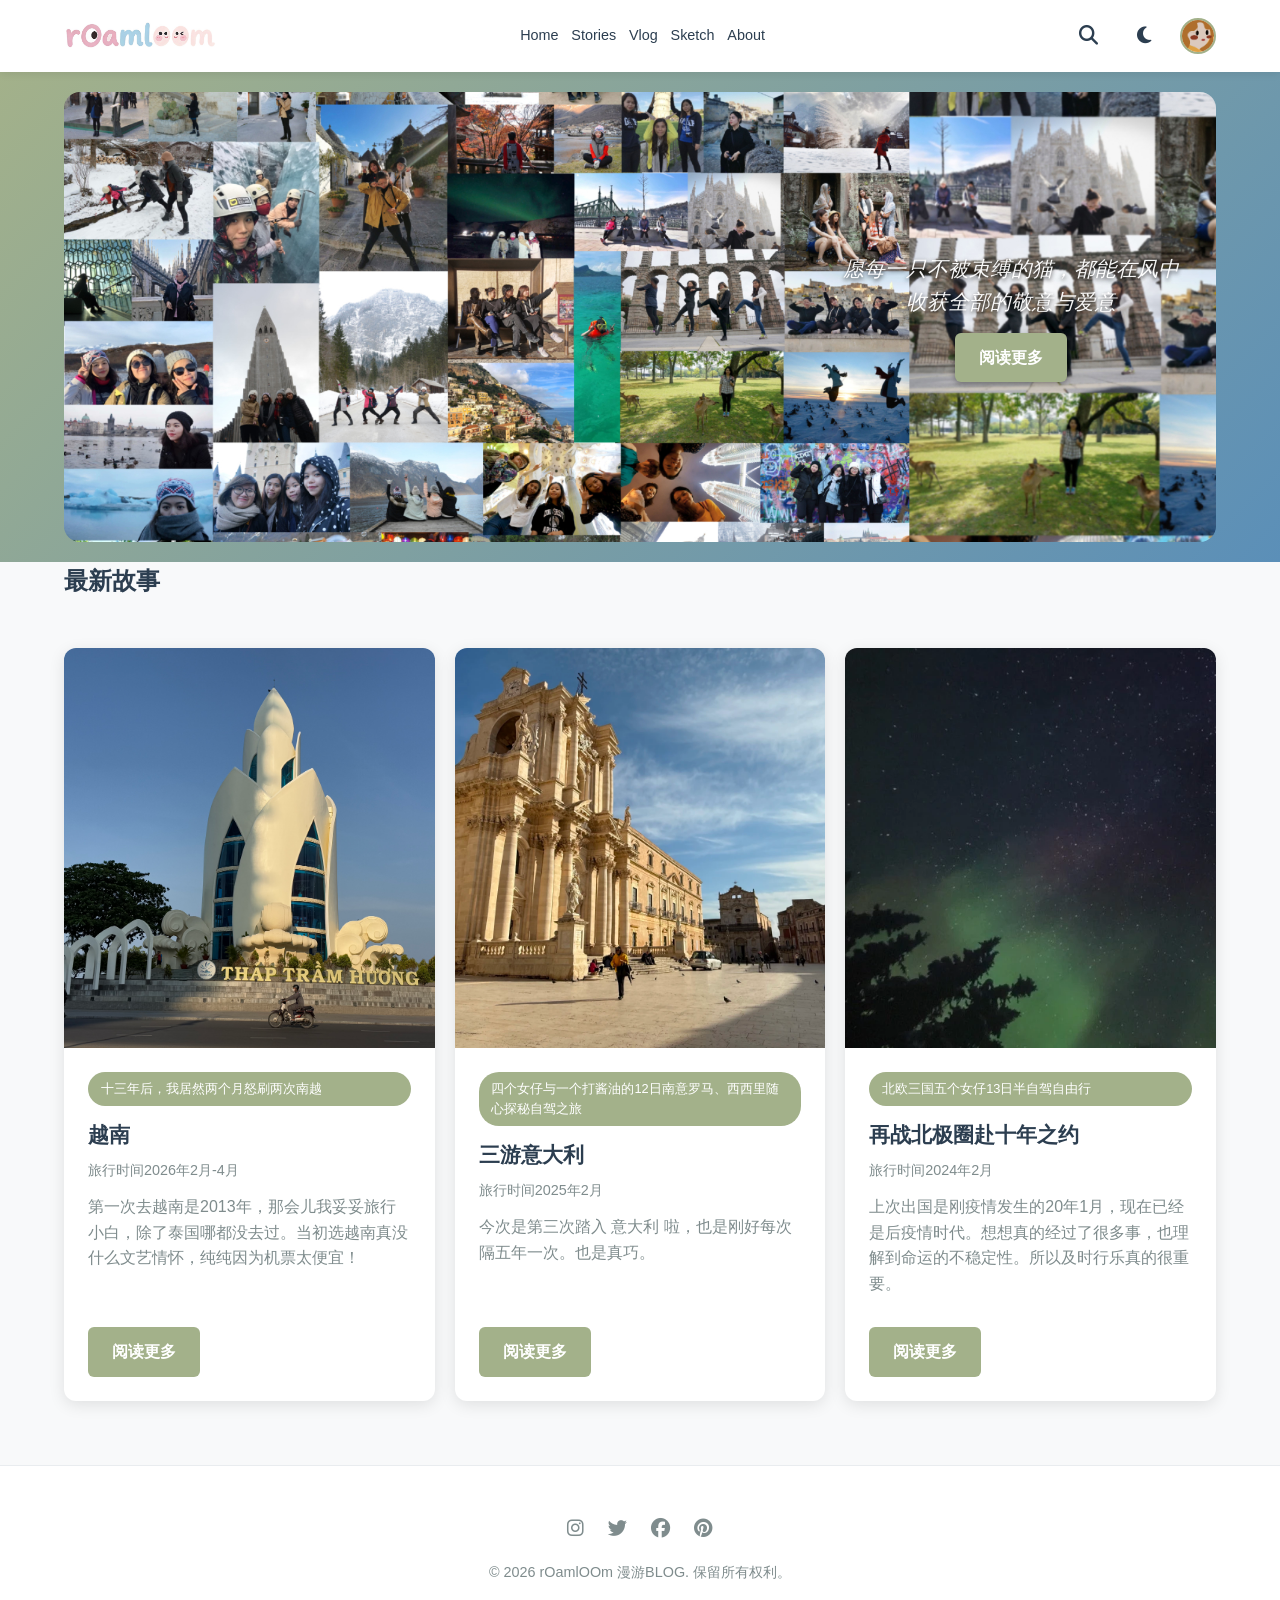
==== commit f093bafa: "Add files via upload" ====
--- a/index.html
+++ b/index.html
@@ -47,24 +47,27 @@
         }
     }
     
-    /* ===== Banner 容器与图上叠加样式 ===== */
+    /* ===== Banner 容器（完全无底色） ===== */
     .hero-banner-box {
         position: relative;
         width: 100%;
-        height: 380px;
+        max-height: 450px;
+        aspect-ratio: 16 / 7;
         border-radius: 16px;
         overflow: hidden;
-    }
-
-    /* 照片全面填满框内（不变形） */
+        background: transparent !important; /* 完全移除容器默认底色 */
+    }
+
+    /* 照片完全填满框内（不变形） */
     .hero-banner-img {
         width: 100%;
         height: 100%;
         object-fit: cover;
+        object-position: center;
         display: block;
     }
 
-    /* 左侧 4/5 区域（80% 宽度）：永远 100% 透明度展示底图 */
+    /* 左侧 4/5 区域（80% 宽度）：永远 100% 透明 */
     .hero-banner-left-4-5 {
         position: absolute;
         top: 0;
@@ -75,7 +78,7 @@
         pointer-events: none;
     }
 
-    /* 右侧 1/5 区域（20% 宽度）：鼠标移入呈现 30% 透明度背景 + 图标 */
+    /* 右侧 1/5 区域（20% 宽度）：悬停变 30% 透明度背景 + 图标 */
     .hero-banner-right-1-5-hover {
         position: absolute;
         top: 0;
@@ -98,29 +101,40 @@
         color: rgba(255, 255, 255, 0.95);
     }
 
-    /* 在照片右侧叠加显示的文字和按钮框 */
+    /* 照片右侧叠加显示的文字和按钮 */
     .hero-overlay-content {
         position: absolute;
-        right: 30px;
+        right: 25px;
         top: 50%;
         transform: translateY(-50%);
-        width: 38%;
+        max-width: 360px;
+        width: 32%;
         z-index: 3;
-        background: rgba(0, 0, 0, 0.45);
-        backdrop-filter: blur(4px);
-        padding: 25px 30px;
-        border-radius: 12px;
+        background: transparent;
+        padding: 10px;
         color: #ffffff;
+    }
+
+    .hero-overlay-content p {
+        font-size: 1.1rem; 
+        font-style: italic; 
+        margin-bottom: 14px; 
+        line-height: 1.6; 
+        text-shadow: 0 2px 4px rgba(0, 0, 0, 0.8);
+    }
+
+    .hero-overlay-content .btn-read {
+        box-shadow: 0 2px 6px rgba(0, 0, 0, 0.4);
     }
 
     /* ===== 卡片图片高度翻倍效果 ===== */
     .stories-preview .card-image {
-        height: 380px !important;
+        height: 400px !important;
         object-fit: cover;
         width: 100%;
     }
     
-    /* ===== 手机端导航与响应式适配 ===== */
+    /* ===== 手机端适配 ===== */
     @media (max-width: 768px) {
         nav {
             display: flex;
@@ -187,14 +201,33 @@
         }
         
         .hero-banner-box {
-            height: 280px !important;
+            aspect-ratio: 16 / 9 !important;
+            max-height: none !important;
+            background: transparent !important;
         }
 
         .hero-overlay-content {
-            width: 85% !important;
+            width: auto !important;
+            max-width: 90% !important;
             right: 50% !important;
-            transform: translate(50%, -50%) !important;
+            bottom: 12px !important;
+            top: auto !important;
+            transform: translateX(50%) !important;
             text-align: center;
+            padding: 5px !important;
+            background: transparent !important;
+        }
+
+        .hero-overlay-content p {
+            font-size: 0.85rem !important;
+            margin-bottom: 8px !important;
+            line-height: 1.4 !important;
+            text-shadow: 0 2px 4px rgba(0, 0, 0, 0.9) !important;
+        }
+
+        .hero-overlay-content .btn-read {
+            font-size: 0.8rem !important;
+            padding: 4px 14px !important;
         }
 
         .stories-row {
@@ -272,7 +305,7 @@
     <section class="hero" style="min-height: auto; padding: 20px 0;">
         <div class="container">
             <div class="hero-banner-box">
-                <!-- 填满框内且不变形的背景照片 -->
+                <!-- 自适应自然展示不变形的照片 -->
                 <img src="images/about/indexcover.jpg" alt="Banner Image" class="hero-banner-img">
                 
                 <!-- 左侧 4/5 区域：永远 100% 透明 -->
@@ -283,9 +316,9 @@
                     <i class="fas fa-arrow-right"></i>
                 </div>
 
-                <!-- 在照片右侧区域上直接显示的文字与按钮 -->
+                <!-- 照片右侧直接显示的文字与按钮 -->
                 <div class="hero-overlay-content">
-                    <p style="font-size: 1.15rem; font-style: italic; margin-bottom: 18px; line-height: 1.6; text-shadow: 1px 1px 2px rgba(0,0,0,0.5);">
+                    <p>
                         愿每一只不被束缚的猫，都能在风中收获全部的敬意与爱意
                     </p>
                     <a href="stories.html" class="btn-read">阅读更多</a>
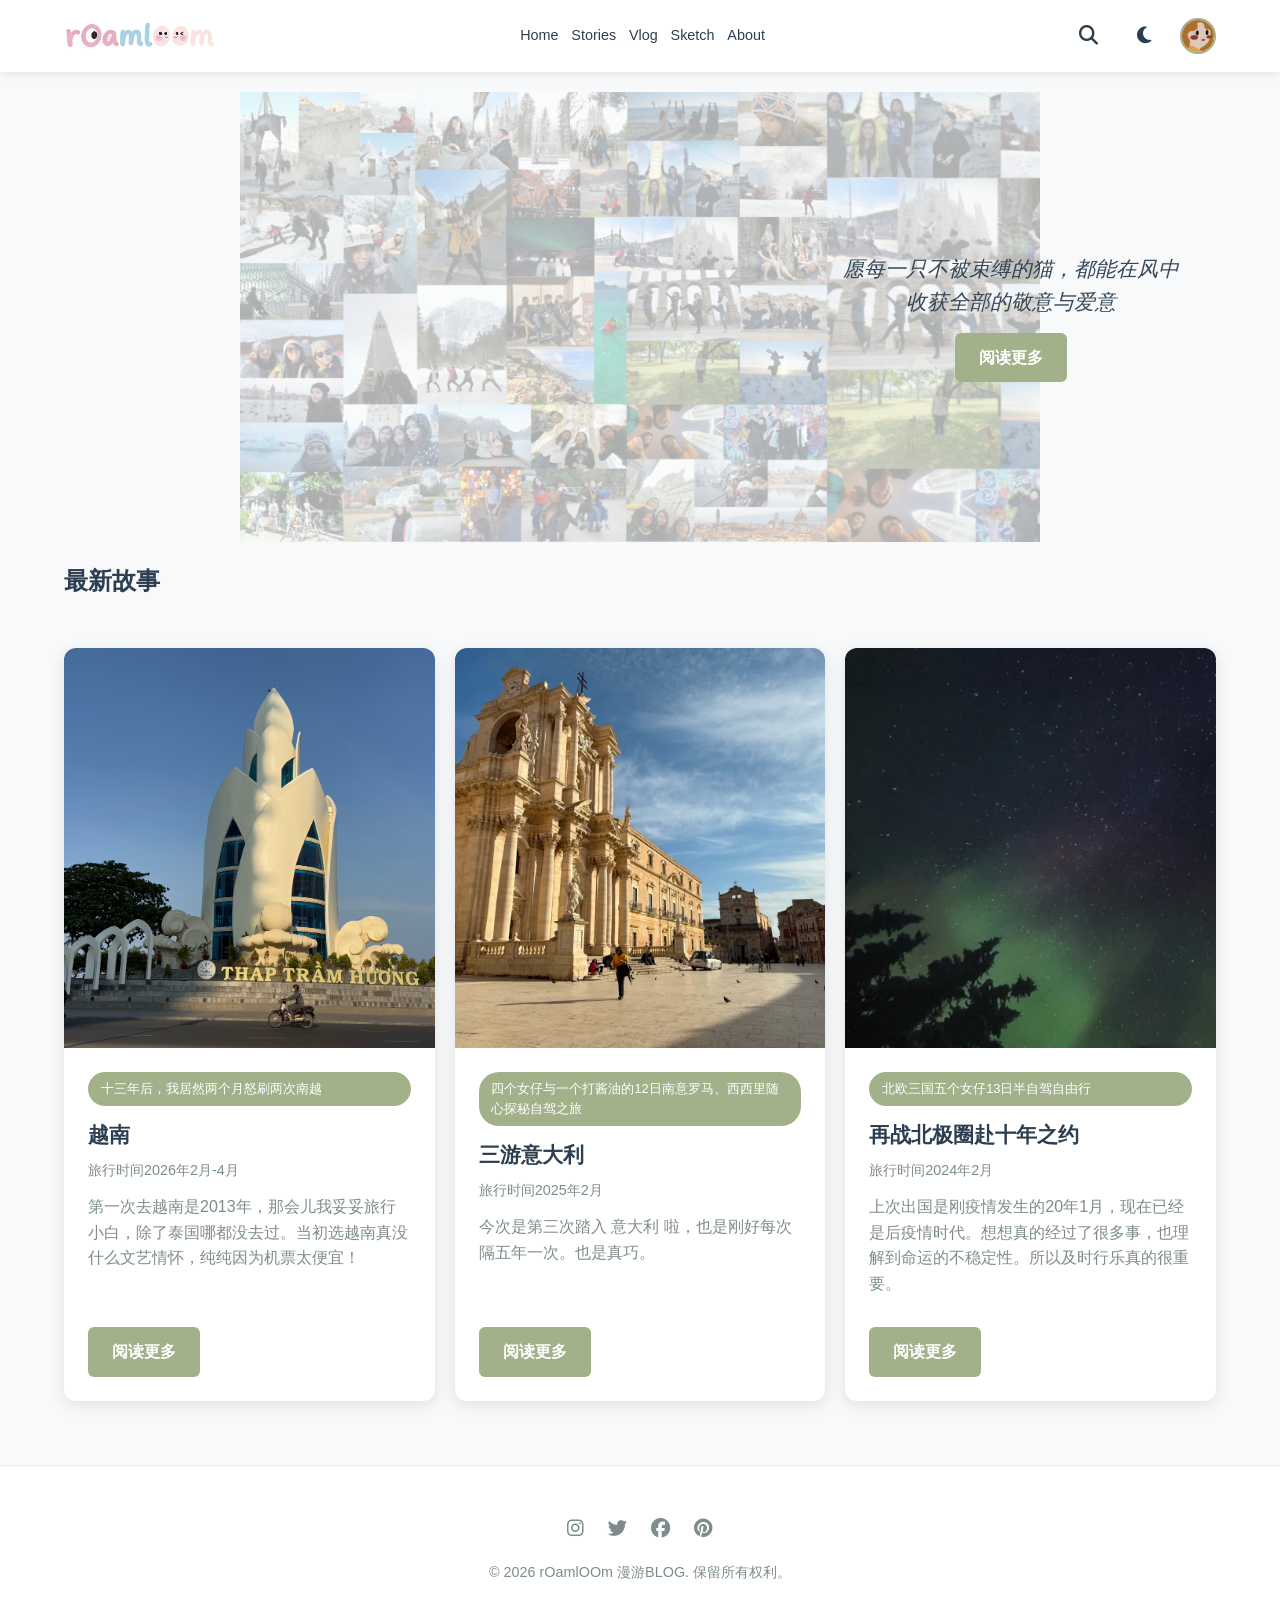
==== commit 50147df6: "Add files via upload" ====
--- a/index.html
+++ b/index.html
@@ -14,7 +14,7 @@
         
         .nav-menu a {
             font-family: 'Comic Sans MS', 'Chalkboard SE', '幼圆', 'Yuanti SC', cursive, sans-serif;
-            font-size: 1.3rem;  /* 网页端正常大小 */
+            font-size: 1.3rem;
             font-weight: 500;
             color: var(--text-primary);
             text-decoration: none;
@@ -30,7 +30,6 @@
             transform: translateY(-2px);
         }
         
-        /* Logo 和头像网页端正常大小 */
         .logo img {
             height: 40px;
         }
@@ -47,7 +46,7 @@
         }
     }
     
-    /* ===== Banner 容器（完全无底色） ===== */
+    /* ===== Banner 容器（彻底无底色） ===== */
     .hero-banner-box {
         position: relative;
         width: 100%;
@@ -55,19 +54,22 @@
         aspect-ratio: 16 / 7;
         border-radius: 16px;
         overflow: hidden;
-        background: transparent !important; /* 完全移除容器默认底色 */
-    }
-
-    /* 照片完全填满框内（不变形） */
+        background: none !important; /* 彻底去除容器一切底色 */
+        box-shadow: none !important;
+    }
+
+    /* 照片：100% 完整显示（不裁剪、不变形） + 30% 透明度 */
     .hero-banner-img {
         width: 100%;
         height: 100%;
-        object-fit: cover;
+        object-fit: contain; /* 保证整张照片完整显示，绝不裁切 */
         object-position: center;
         display: block;
-    }
-
-    /* 左侧 4/5 区域（80% 宽度）：永远 100% 透明 */
+        opacity: 0.3; /* 全局照片 30% 透明度 */
+        background: none !important;
+    }
+
+    /* 左侧 4/5 区域 */
     .hero-banner-left-4-5 {
         position: absolute;
         top: 0;
@@ -78,7 +80,7 @@
         pointer-events: none;
     }
 
-    /* 右侧 1/5 区域（20% 宽度）：悬停变 30% 透明度背景 + 图标 */
+    /* 右侧 1/5 区域：悬停变半透明背景 + 图标 */
     .hero-banner-right-1-5-hover {
         position: absolute;
         top: 0;
@@ -89,7 +91,7 @@
         display: flex;
         align-items: center;
         justify-content: center;
-        background: rgba(0, 0, 0, 0);
+        background: transparent;
         color: rgba(255, 255, 255, 0);
         font-size: 1.8rem;
         cursor: pointer;
@@ -97,11 +99,11 @@
     }
 
     .hero-banner-right-1-5-hover:hover {
-        background: rgba(0, 0, 0, 0.3);
+        background: rgba(0, 0, 0, 0.2);
         color: rgba(255, 255, 255, 0.95);
     }
 
-    /* 照片右侧叠加显示的文字和按钮 */
+    /* 照片右侧叠加显示的文字和按钮（保持不透明，清晰可见） */
     .hero-overlay-content {
         position: absolute;
         right: 25px;
@@ -110,9 +112,9 @@
         max-width: 360px;
         width: 32%;
         z-index: 3;
-        background: transparent;
+        background: transparent !important;
         padding: 10px;
-        color: #ffffff;
+        color: var(--text-primary, #333); /* 智能兼容深浅色的文本 */
     }
 
     .hero-overlay-content p {
@@ -120,11 +122,7 @@
         font-style: italic; 
         margin-bottom: 14px; 
         line-height: 1.6; 
-        text-shadow: 0 2px 4px rgba(0, 0, 0, 0.8);
-    }
-
-    .hero-overlay-content .btn-read {
-        box-shadow: 0 2px 6px rgba(0, 0, 0, 0.4);
+        font-weight: 500;
     }
 
     /* ===== 卡片图片高度翻倍效果 ===== */
@@ -203,7 +201,7 @@
         .hero-banner-box {
             aspect-ratio: 16 / 9 !important;
             max-height: none !important;
-            background: transparent !important;
+            background: none !important;
         }
 
         .hero-overlay-content {
@@ -222,7 +220,6 @@
             font-size: 0.85rem !important;
             margin-bottom: 8px !important;
             line-height: 1.4 !important;
-            text-shadow: 0 2px 4px rgba(0, 0, 0, 0.9) !important;
         }
 
         .hero-overlay-content .btn-read {
@@ -302,16 +299,16 @@
     </header>
 
     <!-- Hero Banner -->
-    <section class="hero" style="min-height: auto; padding: 20px 0;">
+    <section class="hero" style="min-height: auto; padding: 20px 0; background: none;">
         <div class="container">
             <div class="hero-banner-box">
-                <!-- 自适应自然展示不变形的照片 -->
+                <!-- 100% 完整显示且保持 30% 透明度的照片 -->
                 <img src="images/about/indexcover.jpg" alt="Banner Image" class="hero-banner-img">
                 
                 <!-- 左侧 4/5 区域：永远 100% 透明 -->
                 <div class="hero-banner-left-4-5"></div>
 
-                <!-- 右侧 1/5 区域：悬停变 30% 背景透明度 + 图标 -->
+                <!-- 右侧 1/5 区域：悬停变 20% 背景透明度 + 图标 -->
                 <div class="hero-banner-right-1-5-hover" title="查看详情">
                     <i class="fas fa-arrow-right"></i>
                 </div>
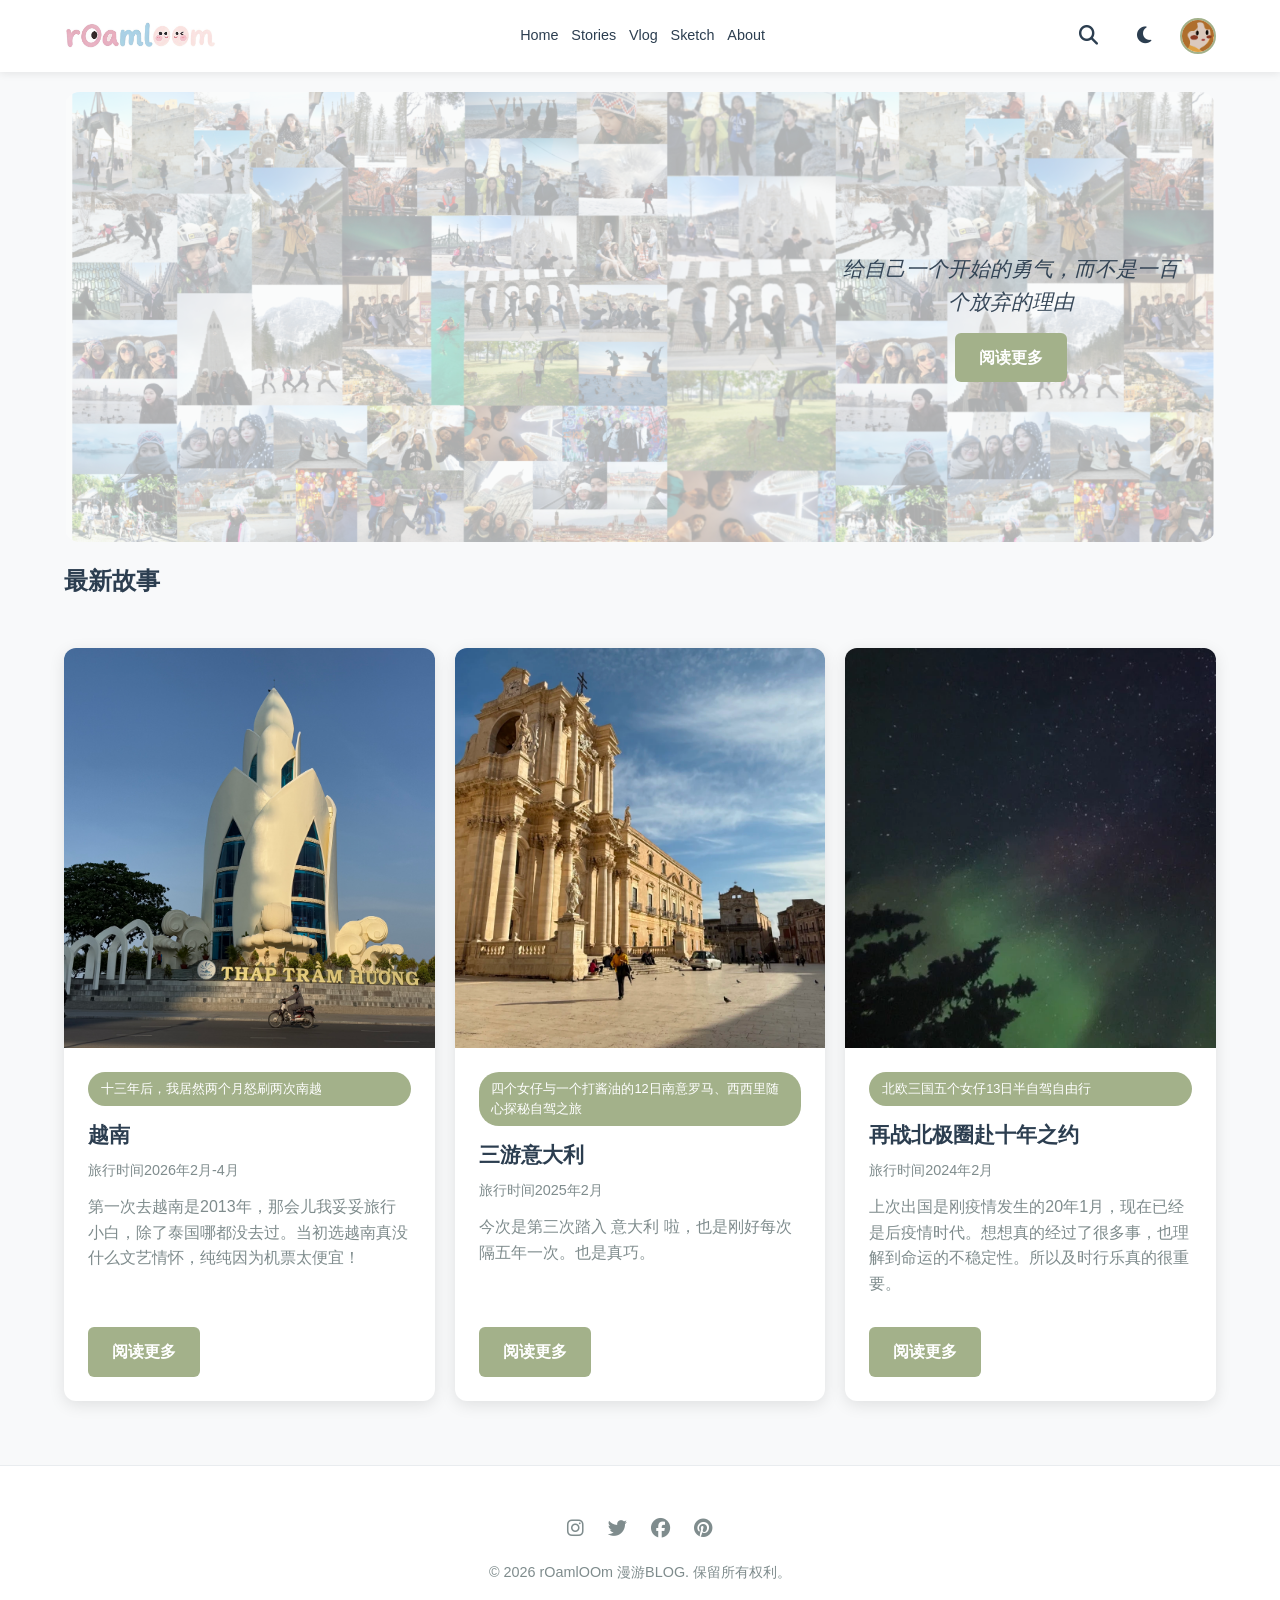
==== commit 22923096: "Update index.html" ====
--- a/index.html
+++ b/index.html
@@ -316,7 +316,7 @@
                 <!-- 照片右侧直接显示的文字与按钮 -->
                 <div class="hero-overlay-content">
                     <p>
-                        愿每一只不被束缚的猫，都能在风中收获全部的敬意与爱意
+                        给自己一个开始的勇气，而不是一百个放弃的理由
                     </p>
                     <a href="stories.html" class="btn-read">阅读更多</a>
                 </div>
@@ -389,4 +389,4 @@
 
     <script src="js/main.js"></script>
 </body>
-</html>+</html>
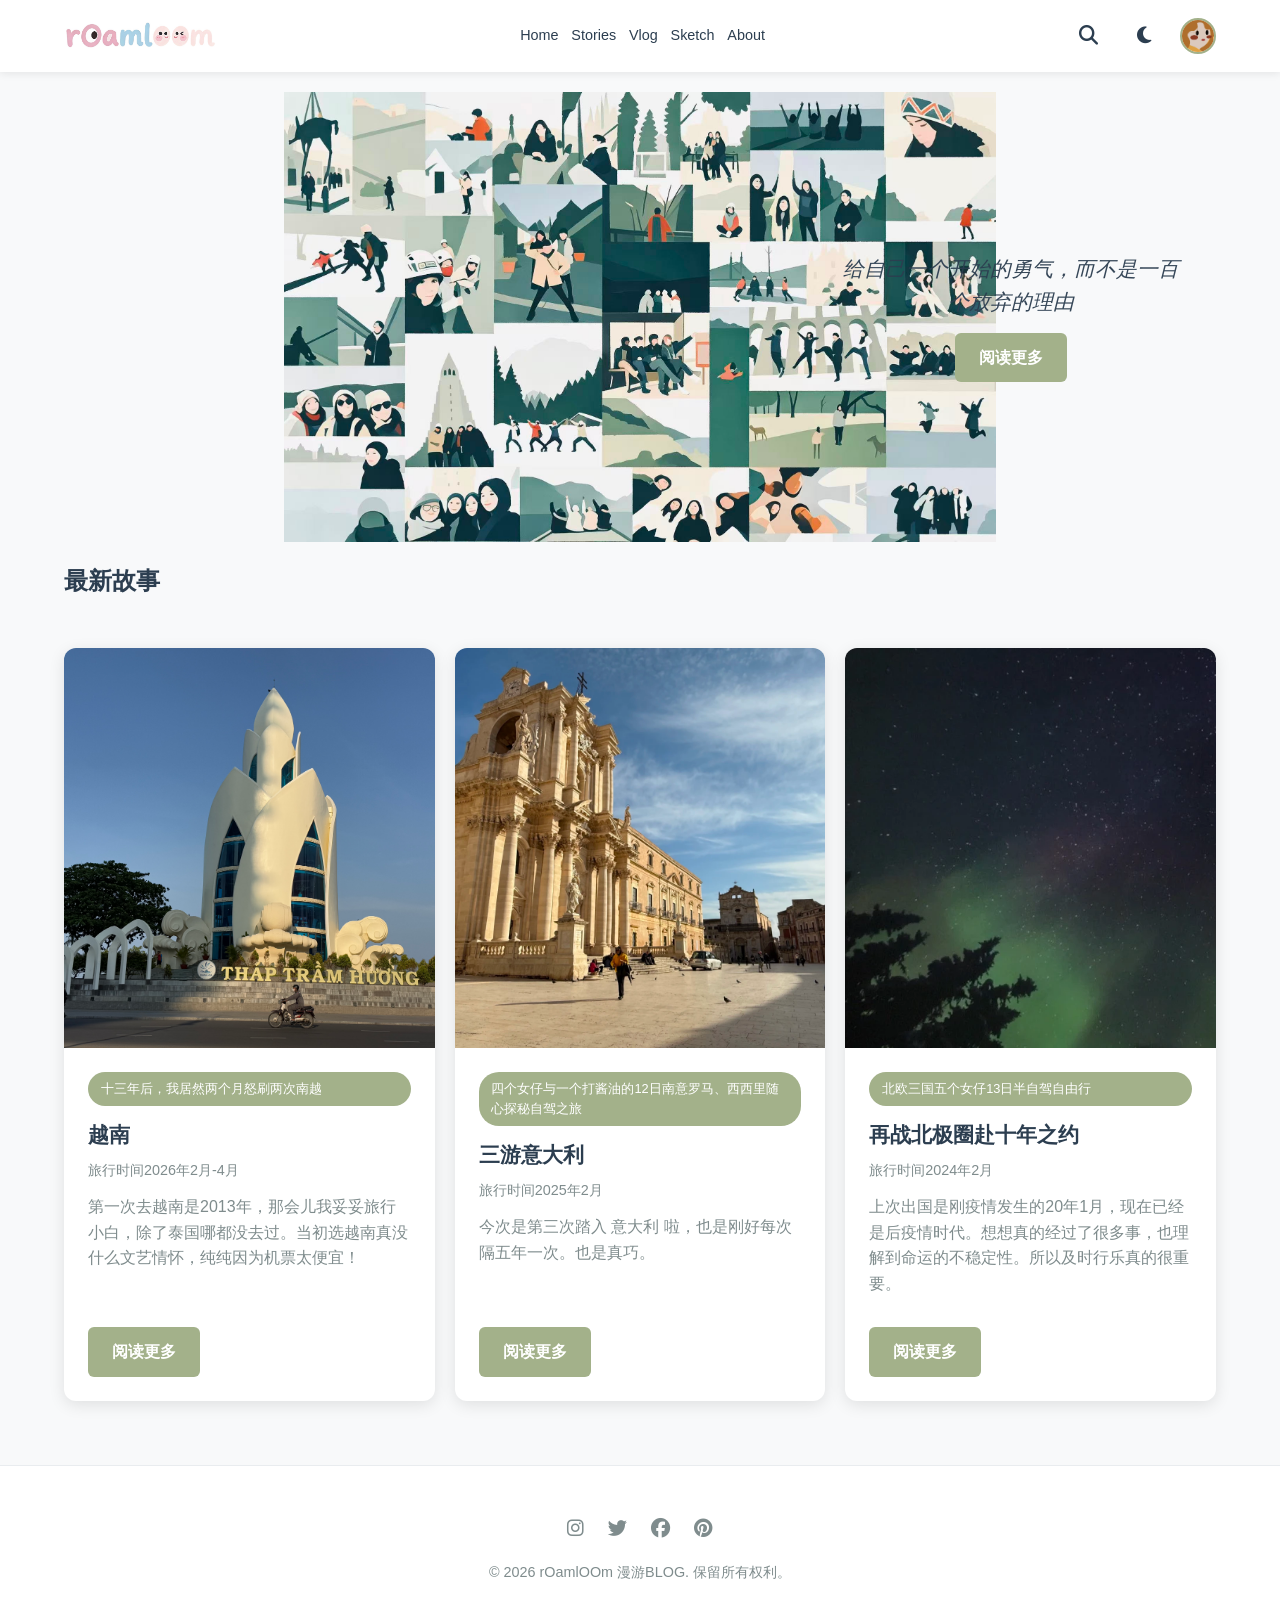
==== commit 07f8b3d0: "Update index.html" ====
--- a/index.html
+++ b/index.html
@@ -58,14 +58,14 @@
         box-shadow: none !important;
     }
 
-    /* 照片：100% 完整显示（不裁剪、不变形） + 30% 透明度 */
+    /* 照片：100% 完整显示（不裁剪、不变形） */
     .hero-banner-img {
         width: 100%;
         height: 100%;
         object-fit: contain; /* 保证整张照片完整显示，绝不裁切 */
         object-position: center;
         display: block;
-        opacity: 0.3; /* 全局照片 30% 透明度 */
+        opacity: 1; 
         background: none !important;
     }
 
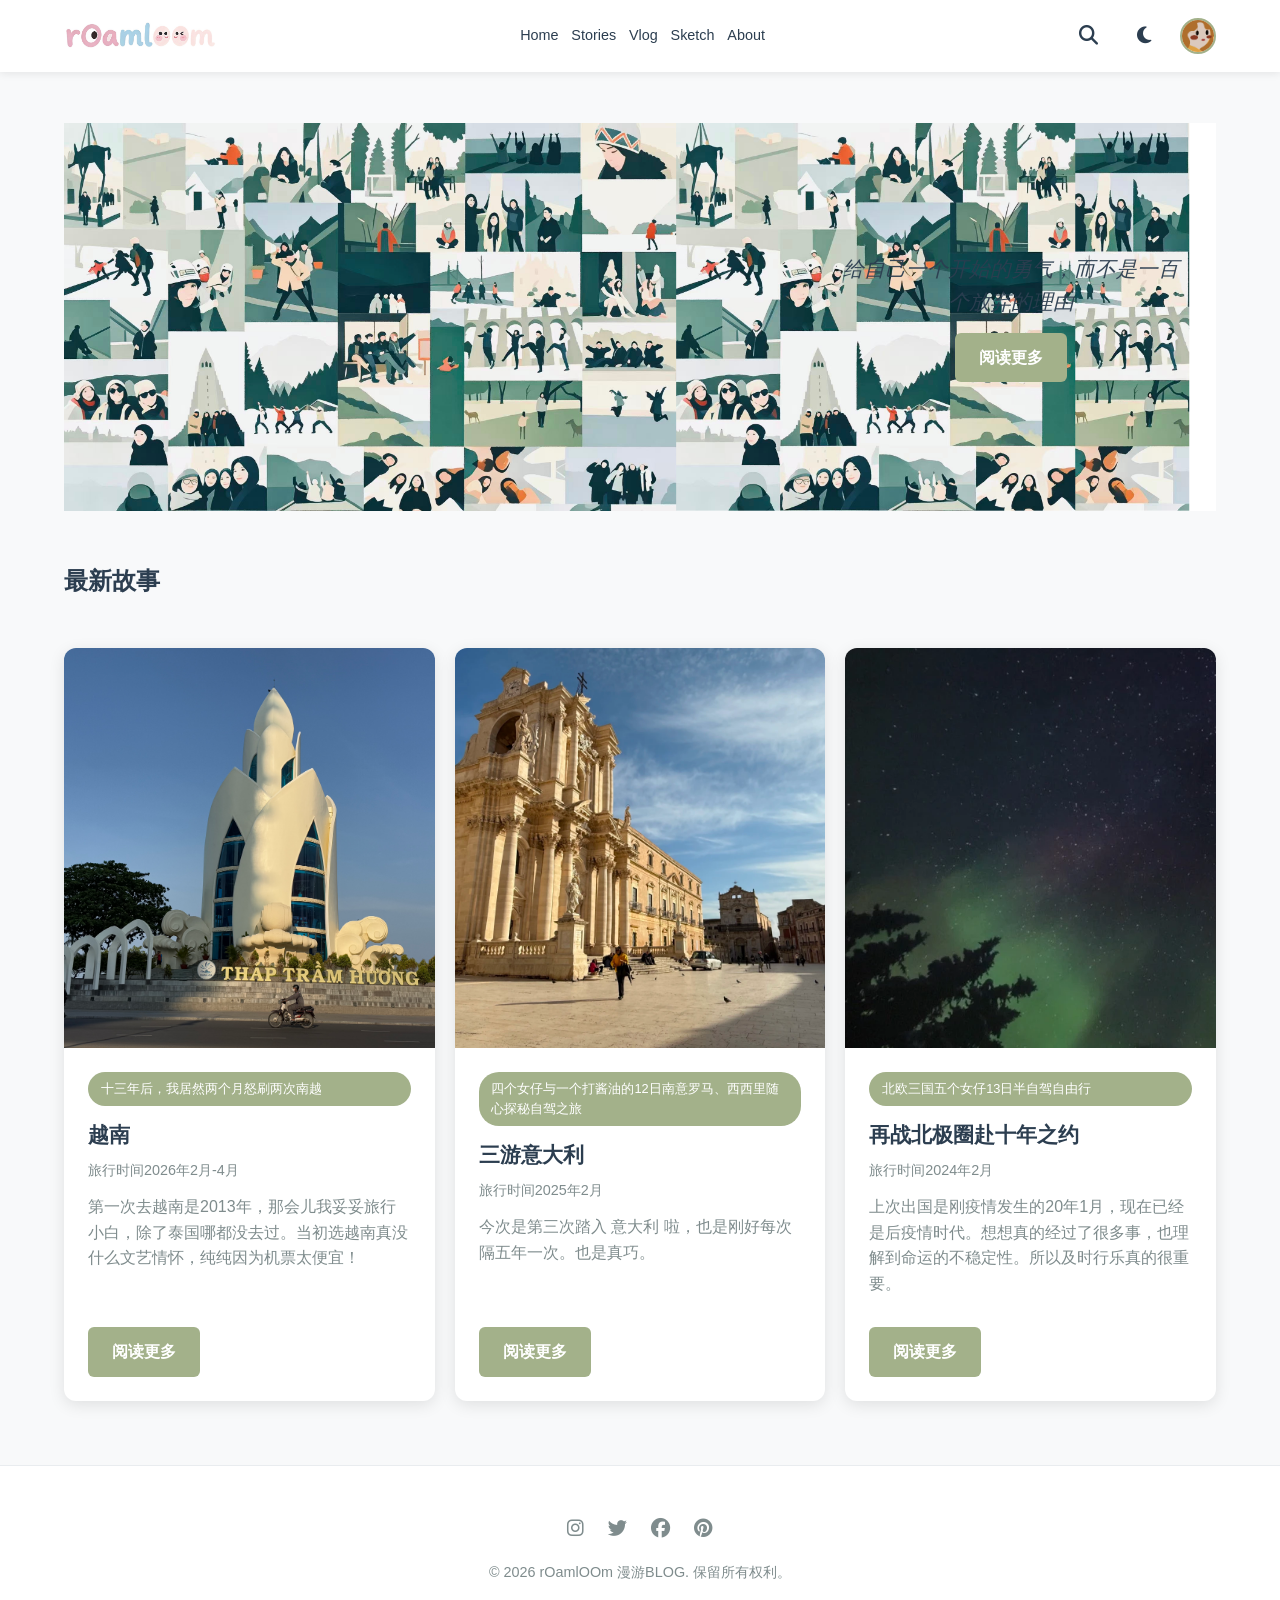
==== commit 8003aede: "Update index.html" ====
--- a/index.html
+++ b/index.html
@@ -65,7 +65,7 @@
         object-fit: contain; /* 保证整张照片完整显示，绝不裁切 */
         object-position: center;
         display: block;
-        opacity: 1; 
+        opacity: 100%; 
         background: none !important;
     }
 
@@ -85,7 +85,7 @@
         position: absolute;
         top: 0;
         right: 0;
-        width: 20%;
+        width: 35%;
         height: 100%;
         z-index: 2;
         display: flex;
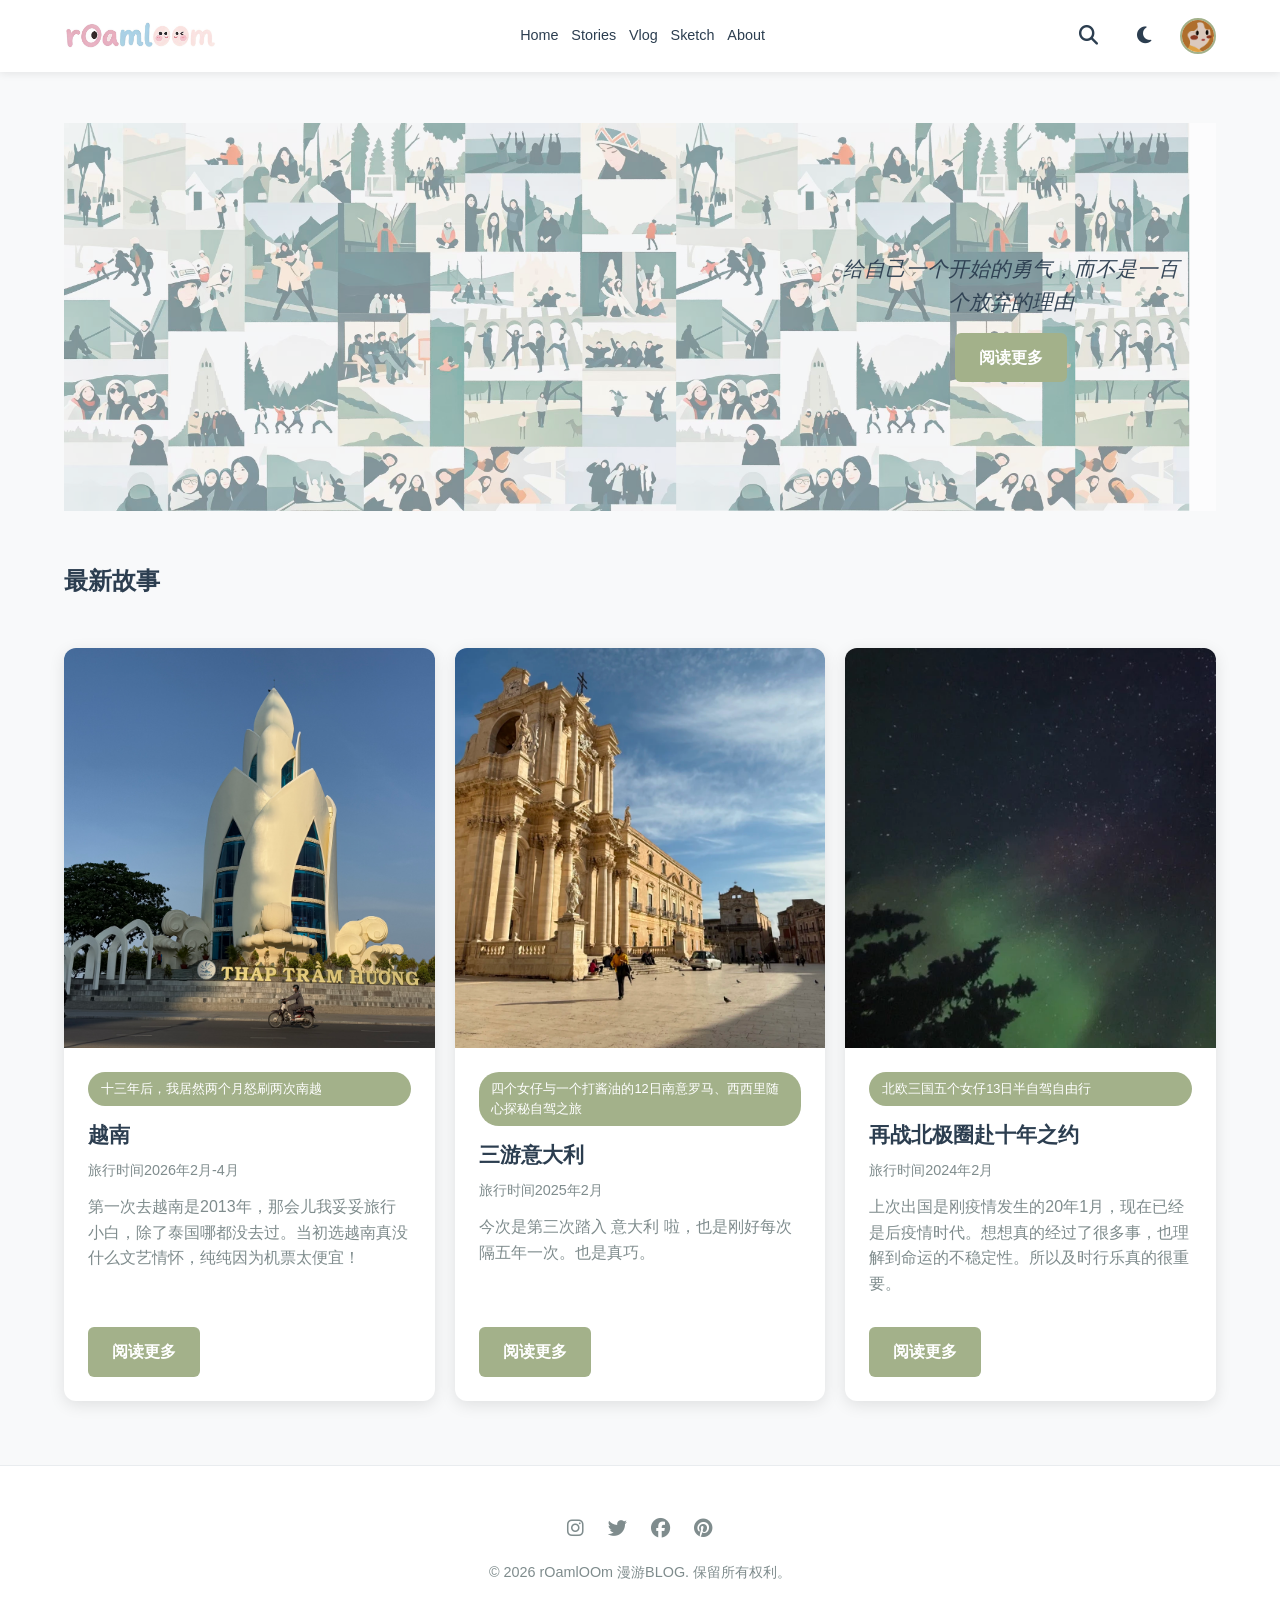
==== commit d5adb8d5: "Update index.html" ====
--- a/index.html
+++ b/index.html
@@ -65,7 +65,7 @@
         object-fit: contain; /* 保证整张照片完整显示，绝不裁切 */
         object-position: center;
         display: block;
-        opacity: 100%; 
+        opacity: 50%; 
         background: none !important;
     }
 
